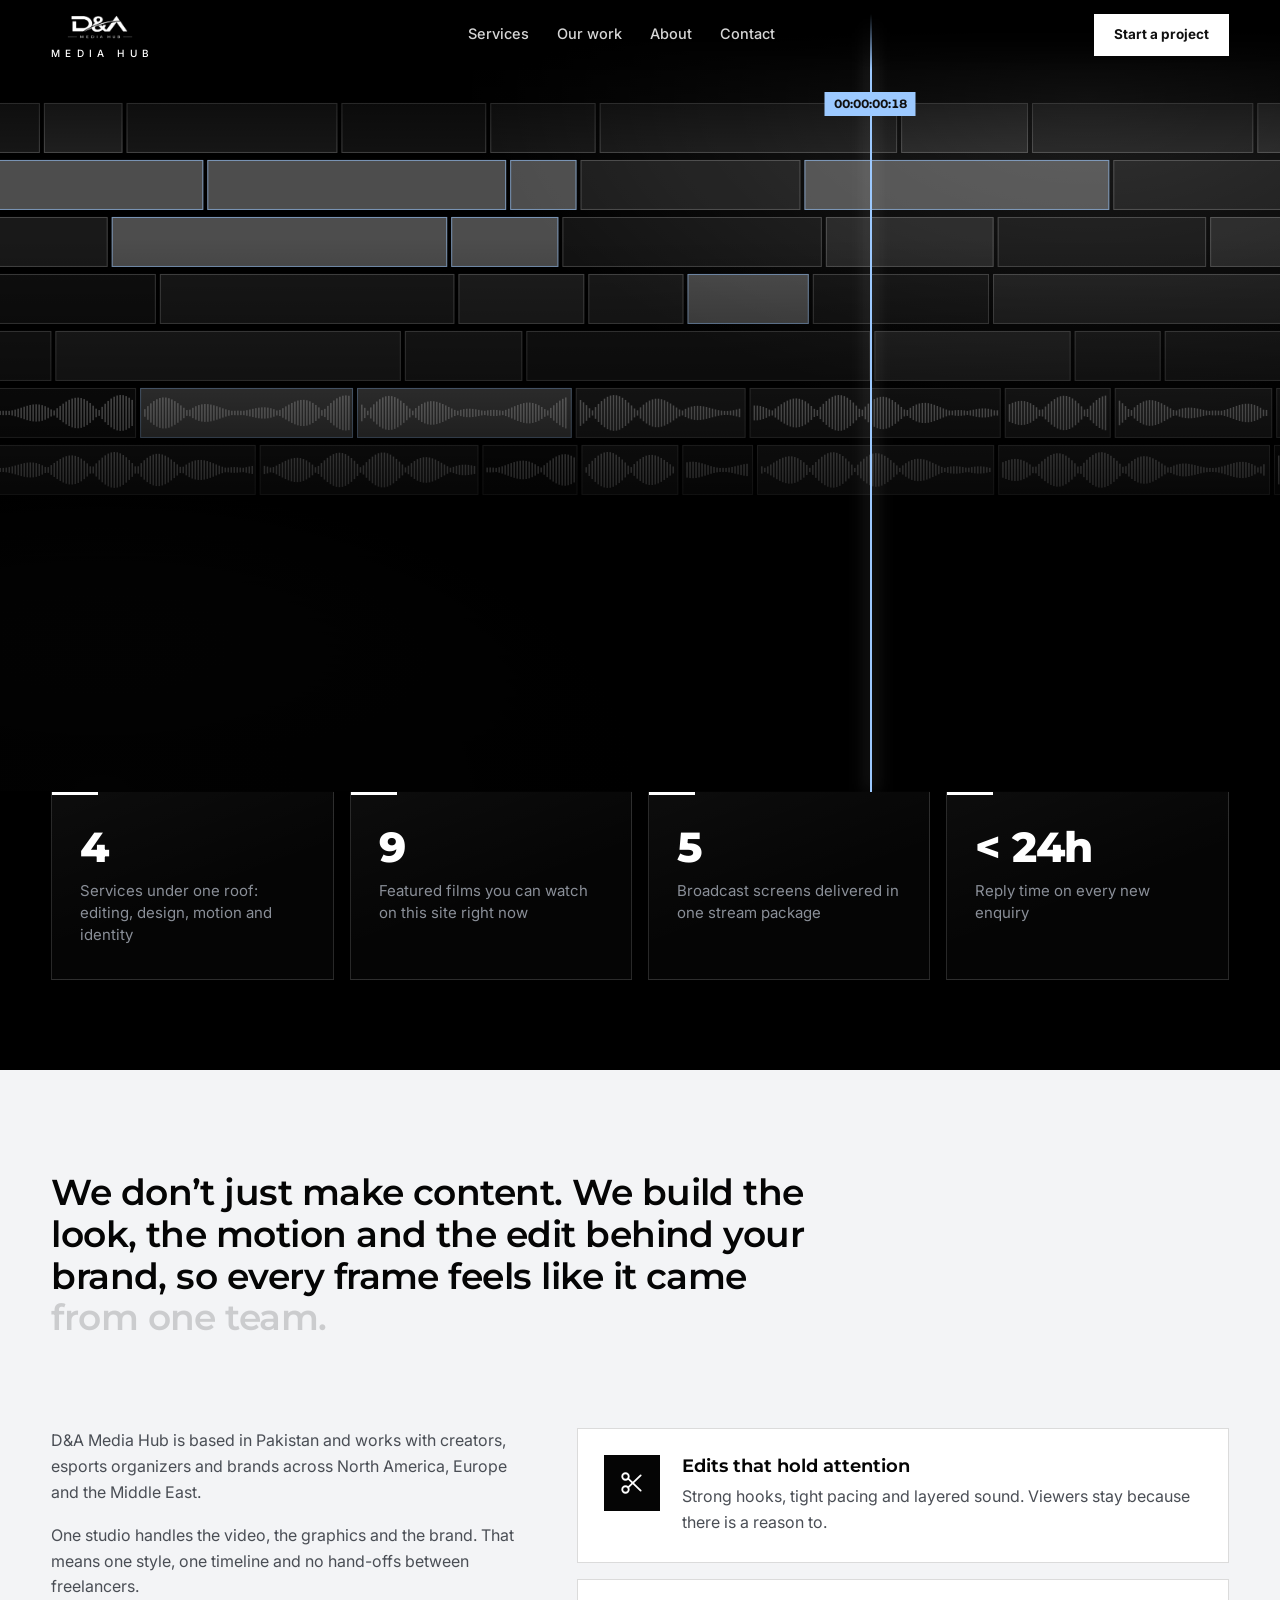
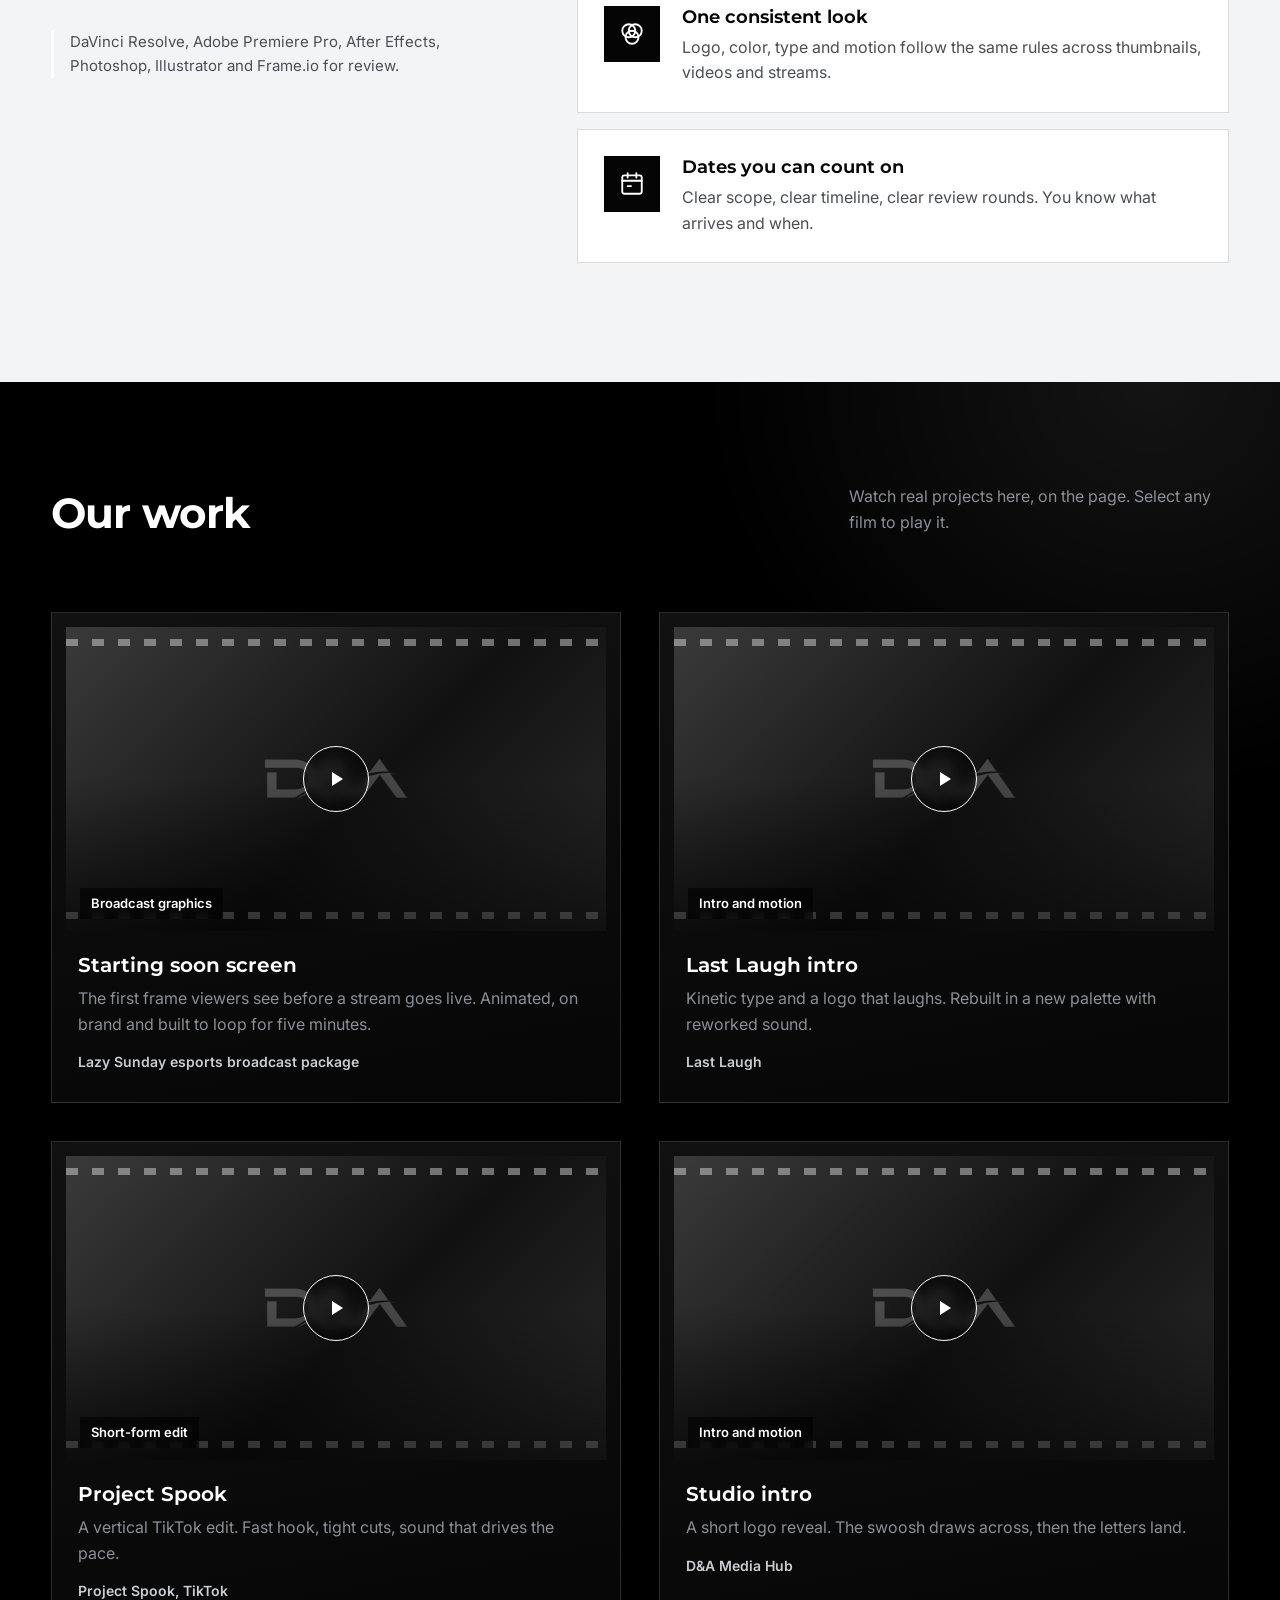
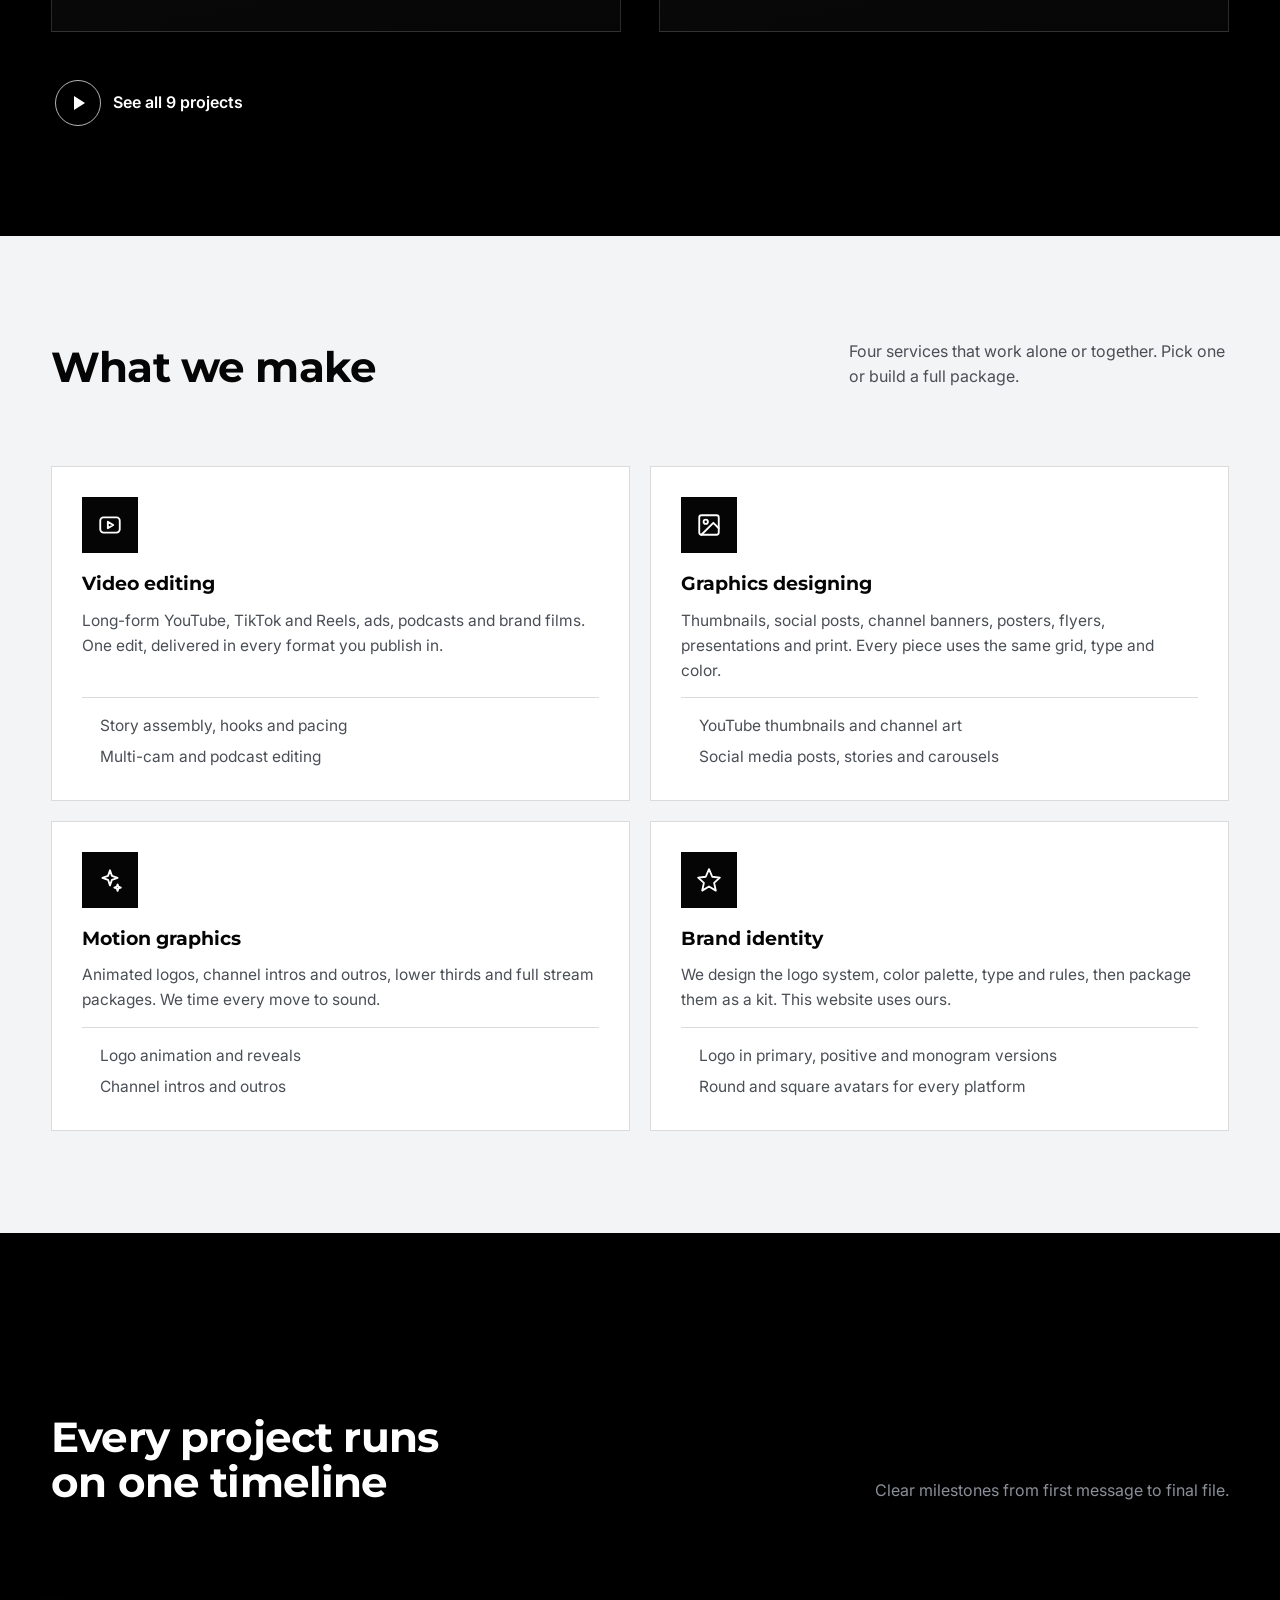
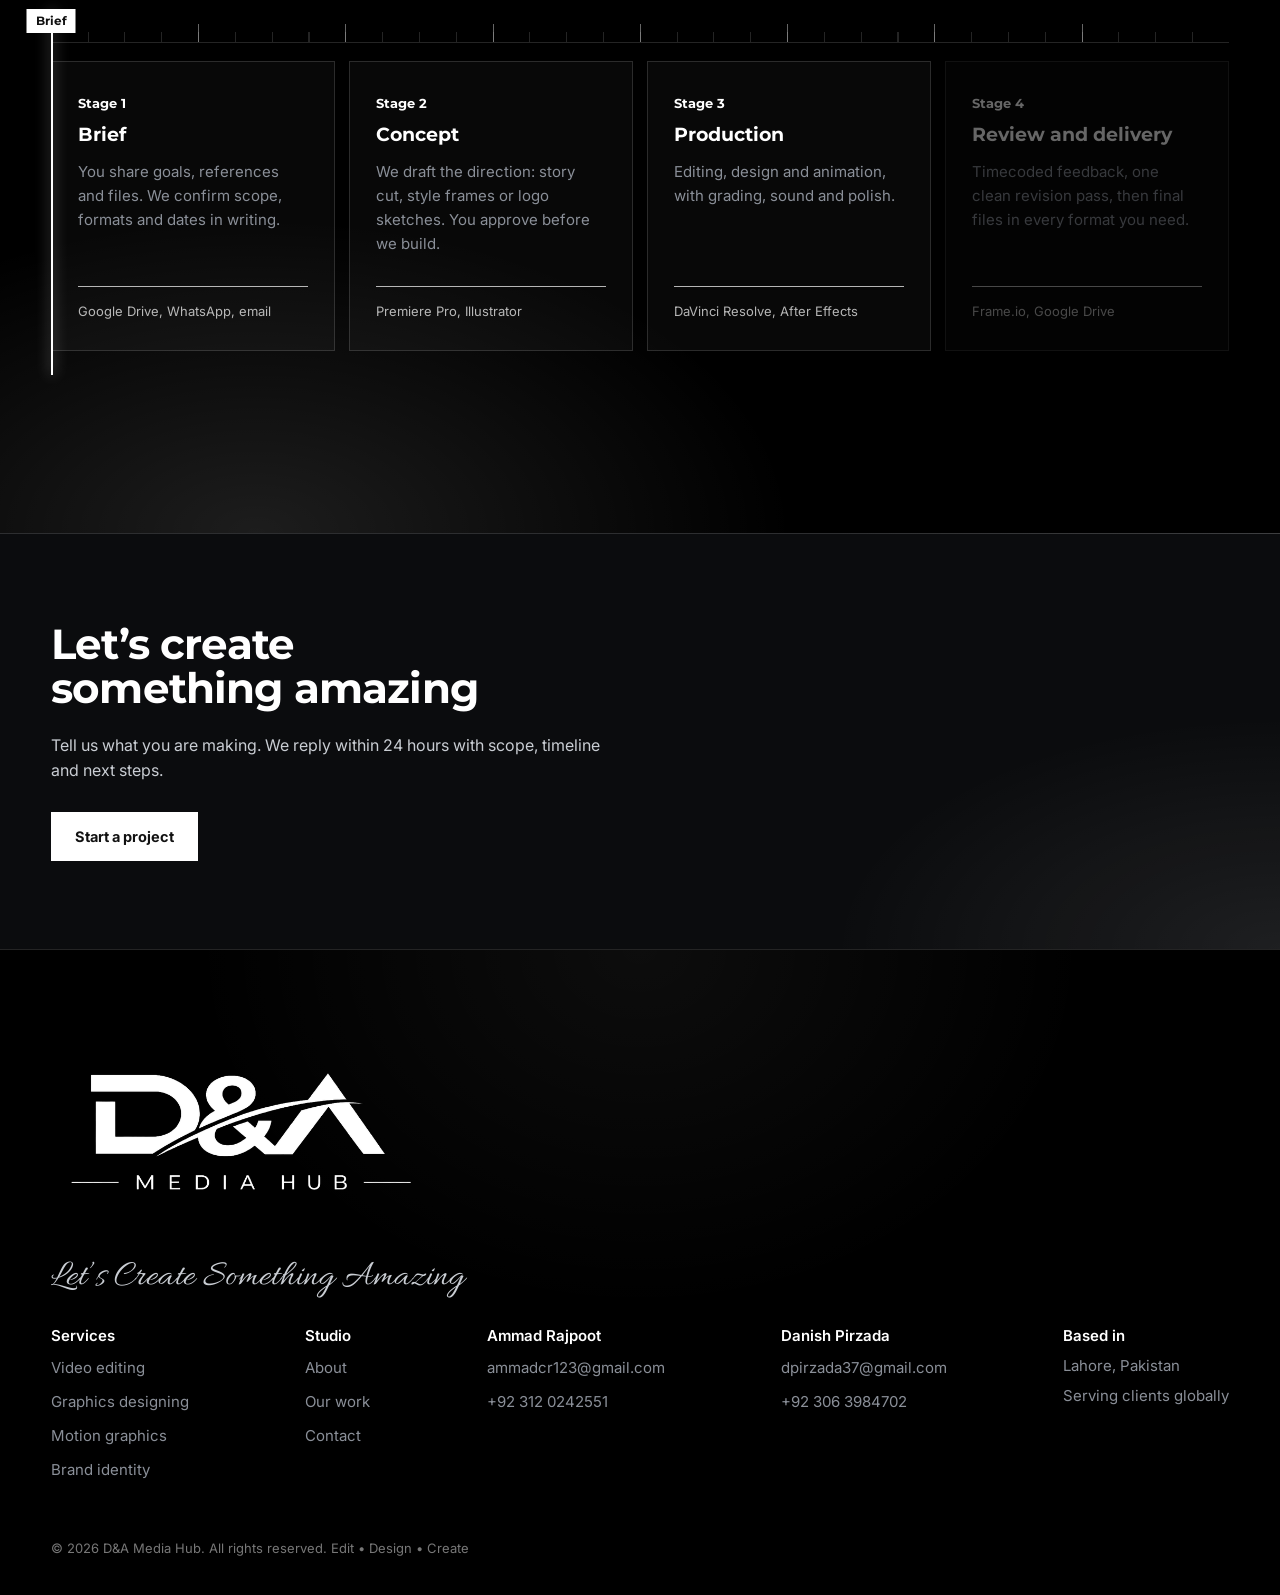
==== index.html @ 8269ec26 "Add files via upload" ====
<!DOCTYPE html>
<html lang="en"><head><meta charset="UTF-8"><meta name="viewport" content="width=device-width, initial-scale=1.0">
<title>D&amp;A Media Hub | Video Editing, Graphic Design, Motion Graphics &amp; Brand Identity</title><meta name="description" content="Creative studio in Pakistan for video editing, graphics designing, motion graphics and brand identity. Edit, Design, Create. Watch our work and start a project."><link rel="canonical" href="https://dnamediahub.com/"><meta name="robots" content="index, follow, max-image-preview:large"><meta name="theme-color" content="#050505">
<meta property="og:site_name" content="D&A Media Hub"><meta property="og:type" content="website"><meta property="og:title" content="D&amp;A Media Hub | Video Editing, Graphic Design, Motion Graphics &amp; Brand Identity"><meta property="og:description" content="Creative studio in Pakistan for video editing, graphics designing, motion graphics and brand identity. Edit, Design, Create. Watch our work and start a project."><meta property="og:url" content="https://dnamediahub.com/"><meta property="og:image" content="https://dnamediahub.com/og-image.jpg"><meta property="og:image:width" content="1200"><meta property="og:image:height" content="630">
<meta name="twitter:card" content="summary_large_image"><meta name="twitter:title" content="D&amp;A Media Hub | Video Editing, Graphic Design, Motion Graphics &amp; Brand Identity"><meta name="twitter:description" content="Creative studio in Pakistan for video editing, graphics designing, motion graphics and brand identity. Edit, Design, Create. Watch our work and start a project."><meta name="twitter:image" content="https://dnamediahub.com/og-image.jpg">
<link rel="icon" href="favicon.ico" sizes="any"><link rel="icon" type="image/png" sizes="32x32" href="favicon-32.png"><link rel="icon" type="image/png" sizes="16x16" href="favicon-16.png"><link rel="apple-touch-icon" href="apple-touch-icon.png"><link rel="manifest" href="site.webmanifest">
<link rel="preconnect" href="https://fonts.googleapis.com"><link rel="preconnect" href="https://fonts.gstatic.com" crossorigin>
<link href="https://fonts.googleapis.com/css2?family=Allura&family=Inter:wght@300..700&family=Montserrat:wght@300;500;700;800&display=swap" rel="stylesheet">
<link rel="stylesheet" href="style.css">
<script type="application/ld+json">{"@context": "https://schema.org", "@type": "ProfessionalService", "name": "D&A Media Hub", "url": "https://dnamediahub.com/", "logo": "https://dnamediahub.com/icon-512.png", "image": "https://dnamediahub.com/og-image.jpg", "email": "ammadcr123@gmail.com", "telephone": "+923120242551", "contactPoint": [{"@type": "ContactPoint", "name": "Ammad Rajpoot", "email": "ammadcr123@gmail.com", "telephone": "+923120242551", "contactType": "customer service"}, {"@type": "ContactPoint", "name": "Danish Pirzada", "email": "dpirzada37@gmail.com", "telephone": "+923063984702", "contactType": "customer service"}], "slogan": "Edit • Design • Create", "description": "Video editing, graphics designing, motion graphics and brand identity studio in Lahore, Pakistan.", "address": {"@type": "PostalAddress", "addressLocality": "Lahore", "addressCountry": "PK"}, "areaServed": "Worldwide", "knowsAbout": ["Video editing", "Graphic design", "Motion graphics", "Brand identity"]}</script>
<script>try{if(!sessionStorage.getItem("da")){sessionStorage.setItem("da","1");document.documentElement.classList.add("intro-on")}}catch(e){}</script>
<script>(function(w,d,s,l,i){w[l]=w[l]||[];w[l].push({'gtm.start':new Date().getTime(),event:'gtm.js'});var f=d.getElementsByTagName(s)[0],j=d.createElement(s),dl=l!='dataLayer'?'&l='+l:'';j.async=true;j.src='https://www.googletagmanager.com/gtm.js?id='+i+dl;f.parentNode.insertBefore(j,f);})(window,document,'script','dataLayer','GTM-TSPTPM2H');</script>
</head><body>
<noscript><iframe src="https://www.googletagmanager.com/ns.html?id=GTM-TSPTPM2H" height="0" width="0" style="display:none;visibility:hidden"></iframe></noscript><div id="intro" aria-hidden="true"><i class="pn pt"></i><i class="pn pb"></i><div class="ct"><div class="lg"><img src="logo-white.png" alt="" width="560" height="232"></div><div class="wd"><span>Edit</span><span>Design</span><span>Create</span></div></div><div class="lb">D&amp;A Media Hub<br>Loading</div><div class="pc"><b id="pct">0</b><small>%</small></div><div class="rl"></div><div class="ld"><i id="pbar"></i></div></div>
<a class="skip" href="#main">Skip to content</a>
<header class="nav" id="nav"><a class="brand" href="index.html" aria-label="D&A Media Hub home"><img src="logo-white.png" alt="D&amp;A" width="72" height="30"><span>MEDIA HUB</span></a>
<nav id="menu" aria-label="Main"><a href="services.html">Services</a><a href="portfolio.html">Our work</a><a href="about.html">About</a><a href="contact.html">Contact</a></nav><a class="btn" href="contact.html">Start a project</a>
<button class="burger" id="burger" aria-expanded="false" aria-controls="menu" aria-label="Open menu"><svg width="20" height="12" viewBox="0 0 20 12"><path d="M0 1h20M0 11h20" stroke="#fff" stroke-width="1.5"/></svg></button></header><main id="main"><section class="hero" id="home"><canvas id="tl" aria-hidden="true"></canvas><div class="playhead" aria-hidden="true"><span id="tc">00:00:00:00</span></div>
<div class="hero-in"><h1 class="d" id="h1">Edit. Design. Create. Turning ideas into impact.</h1>
<div class="hero-row"><div><p>D&amp;A Media Hub is a creative studio for video editing, graphics designing, motion graphics and brand identity. We work with creators, brands and agencies worldwide.</p>
<div class="cta"><a class="btn" href="contact.html">Start a project</a><button class="link" data-play="1oxRt_CMB5H1sH7yNsCnhAhk29WEIBKZB" data-title="Last Laugh intro"><span class="tri"></span>Watch our work</button></div></div>
<div class="hero-meta"><i></i><b>Taking new projects this month</b><br>Based in Lahore, Pakistan<br>Aligned to EST, GMT and PST</div></div></div></section>
<section class="stats" aria-label="Studio numbers"><div class="stat"><div class="d"><span data-n="4">4</span></div><p>Services under one roof: editing, design, motion and identity</p></div>
<div class="stat"><div class="d"><span data-n="9">9</span></div><p>Featured films you can watch on this site right now</p></div>
<div class="stat"><div class="d"><span data-n="5">5</span></div><p>Broadcast screens delivered in one stream package</p></div>
<div class="stat"><div class="d">&lt;&nbsp;24h</div><p>Reply time on every new enquiry</p></div></section><div class="stats-pad"></div>
<section class="sec paper" id="about"><div class="wrap"><p class="statement" id="statement">We don&rsquo;t just make content. We build the look, the motion and the edit behind your brand, so every frame feels like it came from one team.</p>
<div class="about-grid"><div><p>D&amp;A Media Hub is based in Pakistan and works with creators, esports organizers and brands across North America, Europe and the Middle East.</p>
<p style="margin-top:18px">One studio handles the video, the graphics and the brand. That means one style, one timeline and no hand-offs between freelancers.</p>
<p class="tools">DaVinci Resolve, Adobe Premiere Pro, After Effects, Photoshop, Illustrator and Frame.io for review.</p></div>
<div><div class="pillar"><span class="ic"><svg viewBox="0 0 24 24"><circle cx="6" cy="6" r="3"/><circle cx="6" cy="18" r="3"/><path d="M8.5 8L20 19M8.5 16L20 5"/></svg></span><div><h3>Edits that hold attention</h3><p>Strong hooks, tight pacing and layered sound. Viewers stay because there is a reason to.</p></div></div>
<div class="pillar"><span class="ic"><svg viewBox="0 0 24 24"><circle cx="9" cy="9" r="6"/><circle cx="15" cy="9" r="6"/><circle cx="12" cy="15" r="6"/></svg></span><div><h3>One consistent look</h3><p>Logo, color, type and motion follow the same rules across thumbnails, videos and streams.</p></div></div>
<div class="pillar"><span class="ic"><svg viewBox="0 0 24 24"><rect x="3" y="4" width="18" height="17" rx="2"/><path d="M3 9h18M8 2v4M16 2v4M8 14h3"/></svg></span><div><h3>Dates you can count on</h3><p>Clear scope, clear timeline, clear review rounds. You know what arrives and when.</p></div></div></div></div></div></section>
<section class="sec" id="work"><div class="wrap"><div class="head"><h2>Our work</h2><p>Watch real projects here, on the page. Select any film to play it.</p></div>
<div class="work"><article data-cat="broadcast"><button class="poster" data-play="1TFmTLWxUOHGOQrfNZS0wshb5feKPP13f" data-title="Starting soon screen - Lazy Sunday esports broadcast package" aria-label="Play: Starting soon screen"><span class="wm"></span><span class="tri"></span><span class="tag">Broadcast graphics</span></button>
<div class="txt"><h3>Starting soon screen</h3><p>The first frame viewers see before a stream goes live. Animated, on brand and built to loop for five minutes.</p><div class="by">Lazy Sunday esports broadcast package</div></div></article><article data-cat="motion"><button class="poster" data-play="1oxRt_CMB5H1sH7yNsCnhAhk29WEIBKZB" data-title="Last Laugh intro - Last Laugh" aria-label="Play: Last Laugh intro"><span class="wm"></span><span class="tri"></span><span class="tag">Intro and motion</span></button>
<div class="txt"><h3>Last Laugh intro</h3><p>Kinetic type and a logo that laughs. Rebuilt in a new palette with reworked sound.</p><div class="by">Last Laugh</div></div></article><article data-cat="short"><button class="poster" data-play="1F1Kfl7Q25lbGTfqpK4tsyH8kmpS0Q84y" data-title="Project Spook - Project Spook, TikTok" aria-label="Play: Project Spook"><span class="wm"></span><span class="tri"></span><span class="tag">Short-form edit</span></button>
<div class="txt"><h3>Project Spook</h3><p>A vertical TikTok edit. Fast hook, tight cuts, sound that drives the pace.</p><div class="by">Project Spook, TikTok</div></div></article><article data-cat="motion"><button class="poster" data-play="1e8Hm8g0fgpEnLf3afqOkbN3kimMV9M1f" data-title="Studio intro - D&amp;A Media Hub" aria-label="Play: Studio intro"><span class="wm"></span><span class="tri"></span><span class="tag">Intro and motion</span></button>
<div class="txt"><h3>Studio intro</h3><p>A short logo reveal. The swoosh draws across, then the letters land.</p><div class="by">D&A Media Hub</div></div></article></div><p style="margin-top:40px"><a class="link" href="portfolio.html"><span class="tri"></span>See all 9 projects</a></p></div></section>
<section class="sec paper" id="services"><div class="wrap"><div class="head"><h2>What we make</h2><p class="mute" style="max-width:380px;font-size:16px">Four services that work alone or together. Pick one or build a full package.</p></div><div class="rows" style="grid-template-columns:repeat(2,1fr)"><a class="row" href="video-editing.html"><span class="ic"><svg viewBox="0 0 24 24"><rect x="3" y="5" width="18" height="14" rx="3"/><path d="M10 9l5 3-5 3z"/></svg></span><h3>Video editing</h3><p>Long-form YouTube, TikTok and Reels, ads, podcasts and brand films. One edit, delivered in every format you publish in.</p><ul><li>Story assembly, hooks and pacing</li><li>Multi-cam and podcast editing</li></ul></a><a class="row" href="graphic-design.html"><span class="ic"><svg viewBox="0 0 24 24"><rect x="3" y="3" width="18" height="18" rx="2"/><circle cx="9" cy="9" r="2"/><path d="M21 15l-5-5L5 21"/></svg></span><h3>Graphics designing</h3><p>Thumbnails, social posts, channel banners, posters, flyers, presentations and print. Every piece uses the same grid, type and color.</p><ul><li>YouTube thumbnails and channel art</li><li>Social media posts, stories and carousels</li></ul></a><a class="row" href="motion-graphics.html"><span class="ic"><svg viewBox="0 0 24 24"><path d="M12 3l1.8 5.2L19 10l-5.2 1.8L12 17l-1.8-5.2L5 10l5.2-1.8zM19 16l.8 2.2L22 19l-2.2.8L19 22l-.8-2.2L16 19l2.2-.8z"/></svg></span><h3>Motion graphics</h3><p>Animated logos, channel intros and outros, lower thirds and full stream packages. We time every move to sound.</p><ul><li>Logo animation and reveals</li><li>Channel intros and outros</li></ul></a><a class="row" href="brand-identity.html"><span class="ic"><svg viewBox="0 0 24 24"><path d="M12 2l3 7 7 .8-5.3 4.8 1.6 7.2L12 18l-6.3 3.8 1.6-7.2L2 9.8 9 9z"/></svg></span><h3>Brand identity</h3><p>We design the logo system, color palette, type and rules, then package them as a kit. This website uses ours.</p><ul><li>Logo in primary, positive and monogram versions</li><li>Round and square avatars for every platform</li></ul></a></div></div></section>
<section class="sec js-sec" id="pipeline"><div class="wrap" style="width:100%"><div class="head" style="margin-bottom:0"><h2>Every project runs<br>on one timeline</h2><p>Clear milestones from first message to final file.</p></div></div>
<div class="wrap" style="width:100%;position:relative;margin-top:50px"><div class="ruler" aria-hidden="true"></div><div class="lane" id="lane"><div class="pl-head" id="plh" aria-hidden="true"><span id="pls">Brief</span></div>
<div class="stage" data-title="Brief"><div><span class="n">Stage 1</span><h3>Brief</h3><p>You share goals, references and files. We confirm scope, formats and dates in writing.</p></div><small>Google Drive, WhatsApp, email</small></div>
<div class="stage" data-title="Concept"><div><span class="n">Stage 2</span><h3>Concept</h3><p>We draft the direction: story cut, style frames or logo sketches. You approve before we build.</p></div><small>Premiere Pro, Illustrator</small></div>
<div class="stage" data-title="Production"><div><span class="n">Stage 3</span><h3>Production</h3><p>Editing, design and animation, with grading, sound and polish.</p></div><small>DaVinci Resolve, After Effects</small></div>
<div class="stage" data-title="Review and delivery"><div><span class="n">Stage 4</span><h3>Review and delivery</h3><p>Timecoded feedback, one clean revision pass, then final files in every format you need.</p></div><small>Frame.io, Google Drive</small></div></div></div></section>
<section class="cta-band"><div class="wrap"><h2>Let&rsquo;s create something amazing</h2><p>Tell us what you are making. We reply within 24 hours with scope, timeline and next steps.</p><a class="btn" href="contact.html">Start a project</a></div></section></main><footer><img class="big" src="logo-white.png" alt="D&A Media Hub" width="640" height="265" loading="lazy">
<p class="script">Let&rsquo;s Create Something Amazing</p><br>
<div class="fgrid"><div><b>Services</b><a href="video-editing.html">Video editing</a><a href="graphic-design.html">Graphics designing</a><a href="motion-graphics.html">Motion graphics</a><a href="brand-identity.html">Brand identity</a></div>
<div><b>Studio</b><a href="about.html">About</a><a href="portfolio.html">Our work</a><a href="contact.html">Contact</a></div>
<div><b>Ammad Rajpoot</b><a href="mailto:ammadcr123@gmail.com">ammadcr123@gmail.com</a><a href="https://wa.me/923120242551" target="_blank" rel="noopener noreferrer">+92 312 0242551</a></div><div><b>Danish Pirzada</b><a href="mailto:dpirzada37@gmail.com">dpirzada37@gmail.com</a><a href="https://wa.me/923063984702" target="_blank" rel="noopener noreferrer">+92 306 3984702</a></div>
<div><b>Based in</b><span>Lahore, Pakistan</span><span>Serving clients globally</span></div></div>
<p class="legal">&copy; 2026 D&A Media Hub. All rights reserved. Edit &bull; Design &bull; Create</p></footer>
<div id="modal" role="dialog" aria-modal="true" aria-labelledby="mt"><div class="box"><header><span id="mt"></span><span><a id="mo" class="op" target="_blank" rel="noopener">Not playing? Open in Google Drive</a><button id="mx">Close</button></span></header><div class="slot" id="slot"></div></div></div>
<script src="main.js" defer></script></body></html>
---- style.css ----
:root{--black:#050505;--paper:#f3f4f6;--ink:#050505;--mute:#8A8F98;--mute-p:#4a4e55;--line:rgba(255,255,255,.14);--line-p:rgba(0,0,0,.14);--teal:#fff;--amber:#fff;--grad:#fff;--mark:url(monogram-white.png);--ice:#9CC9FF;--carbon:#0B0C0E;--graphite:#1C1E22;--steel:#8A8F98;--mist:#C9CDD3;--pad:clamp(20px,4vw,64px);--r:0px}
*{box-sizing:border-box;margin:0;padding:0}
html{scroll-padding-top:70px;color-scheme:dark}
html.lenis,html.lenis body{height:auto}
body{background:var(--black);color:#fff;font-family:Inter,system-ui,sans-serif;font-size:17px;line-height:1.6;-webkit-font-smoothing:antialiased;overflow-x:hidden}
a{color:inherit;text-decoration:none}
button{font:inherit;color:inherit;background:none;border:0;cursor:pointer}
img{display:block;max-width:100%}
:focus-visible{outline:2px solid var(--ice);outline-offset:3px}
.d{font-family:Montserrat,sans-serif;font-weight:800;letter-spacing:-.02em;line-height:1}
h2{font-family:Montserrat,sans-serif;font-weight:700;letter-spacing:-.02em;line-height:1.05;font-size:clamp(2rem,4.4vw,3.9rem)}
.sec{padding:clamp(80px,11vw,150px) var(--pad);position:relative}
.paper{background:var(--paper);color:var(--ink)}
.paper :focus-visible{outline-color:#000}.paper .mute{color:var(--mute-p)}
.mute{color:var(--mute)}
.wrap{max-width:1360px;margin:0 auto}
.btn{display:inline-flex;align-items:center;justify-content:center;gap:10px;padding:15px 28px;background:var(--amber);color:#111;font-weight:700;font-size:15px;border-radius:0;border:0;transition:transform .25s,box-shadow .25s,background .25s}
.btn:hover{background:#000;color:#fff}
.link{display:inline-flex;align-items:center;gap:12px;font-weight:600;padding:8px 4px}
.tri{width:46px;height:46px;border-radius:50%;border:1.5px solid rgba(255,255,255,.7);display:grid;place-items:center;flex:none;transition:background .25s,border-color .25s}
.tri:after{content:"";border-left:11px solid #fff;border-top:7px solid transparent;border-bottom:7px solid transparent;margin-left:3px;transition:border-color .25s}
.link:hover .tri{background:#fff}.link:hover .tri:after{border-left-color:#000}
.nav{position:fixed;top:0;left:0;right:0;z-index:100;display:flex;align-items:center;justify-content:space-between;padding:16px var(--pad);background:linear-gradient(#000 20%,rgba(0,0,0,0));transition:background .3s}
.nav.solid{background:rgba(0,0,0,.86);backdrop-filter:blur(14px);-webkit-backdrop-filter:blur(14px);box-shadow:0 1px 0 var(--line)}
.brand{display:flex;flex-direction:column;align-items:center;gap:6px;line-height:1}.brand img{height:30px;width:auto}.brand span{font:500 10px/1 Inter,sans-serif;letter-spacing:.52em;margin-right:-.52em;color:#fff;white-space:nowrap}
.nav nav{display:flex;gap:34px;font-size:15px;font-weight:500;color:#d6d6d6}
.nav nav a{padding:6px 0;border-bottom:2px solid transparent;transition:border-color .25s,color .25s}
.nav nav a:hover{color:#fff;border-color:var(--amber)}
.nav .btn{padding:11px 22px;font-size:14px}
.burger{display:none;width:44px;height:44px;border:1px solid var(--line);border-radius:0}
@media(max-width:900px){.nav nav,.nav .btn{display:none}.burger{display:block}
.nav.open{background:#000}.nav.open nav{display:flex;position:fixed;inset:70px 0 0;background:#000;flex-direction:column;gap:0;padding:20px var(--pad);font-size:28px;font-family:Montserrat,sans-serif;font-weight:700}
.nav.open nav a{padding:16px 0;border-bottom:1px solid var(--line)}}
.hero{position:relative;min-height:100svh;display:flex;flex-direction:column;justify-content:flex-end;padding:150px var(--pad) 48px;overflow:hidden;background:radial-gradient(70% 60% at 85% 12%,rgba(255,255,255,0.11),transparent 70%),radial-gradient(60% 55% at 8% 100%,rgba(255,255,255,0.16),transparent 70%),#000}
#tl{position:absolute;inset:0;width:100%;height:100%}
.hero:before{content:"";position:absolute;inset:0;z-index:1;background:linear-gradient(to top,rgba(0,0,0,.96) 6%,rgba(0,0,0,.8) 36%,rgba(0,0,0,0) 70%),linear-gradient(to bottom,#000 2%,rgba(0,0,0,0) 20%);pointer-events:none}
.playhead{position:absolute;top:0;bottom:0;left:68%;width:1.5px;background:var(--ice);z-index:2;box-shadow:0 0 18px rgba(255,255,255,0.56)}
.playhead span{color:#000;position:absolute;top:92px;left:0;transform:translateX(-50%);background:var(--ice);color:#111;font:700 12px/1 Montserrat,sans-serif;font-variant-numeric:tabular-nums;padding:6px 9px;border-radius:0;white-space:nowrap}
.hero-in{position:relative;z-index:3;max-width:1360px;width:100%;margin:0 auto}
.hero h1{font-size:clamp(2.3rem,6.2vw,6rem);max-width:17ch;margin-bottom:34px;line-height:1.02}
.hero h1 .w{display:inline-block;overflow:hidden;vertical-align:top;padding-bottom:.1em;margin-bottom:-.1em}
.hero h1 .w>span{display:inline-block;transform:translateY(110%)}
.hero-row{display:flex;flex-wrap:wrap;gap:30px 60px;justify-content:space-between;align-items:flex-end}
.hero-row p{max-width:540px;color:#cfcfcf;font-weight:300;font-size:1.12rem}
.cta{display:flex;flex-wrap:wrap;gap:12px 24px;align-items:center;margin-top:28px}
.hero-meta{font-size:14px;color:var(--mute);line-height:1.8;padding:18px 22px;border:1px solid var(--line);border-radius:0;background:rgba(255,255,255,.04);backdrop-filter:blur(8px)}
.hero-meta b{color:#fff;font-weight:600;display:block}
.hero-meta i{display:inline-block;width:8px;height:8px;border-radius:50%;background:#fff;margin-right:8px;box-shadow:0 0 10px #fff;animation:blink 1.6s steps(2) infinite}
@keyframes blink{50%{opacity:.25}}
@media(max-width:700px){.playhead span{color:#000;top:84px}.hero{padding-top:120px}}
.stats{display:grid;grid-template-columns:repeat(4,1fr);gap:16px;padding:0 var(--pad);margin-top:-1px;background:#000;position:relative}
.stat{padding:34px 28px;border:1px solid var(--line);border-radius:0;background:linear-gradient(160deg,rgba(255,255,255,0.05),rgba(255,255,255,.02) 55%);position:relative;overflow:hidden}
.stat:before{content:"";position:absolute;left:0;top:0;height:3px;width:46px;background:var(--grad)}
.stat .d{font-size:clamp(2.2rem,4.4vw,3.8rem);margin-bottom:12px}
.stat p{color:var(--mute);font-size:15px;line-height:1.45}
.stats-pad{height:clamp(50px,7vw,90px);background:#000}
@media(max-width:800px){.stats{grid-template-columns:1fr 1fr}}
.statement{font-family:Montserrat,sans-serif;font-weight:600;letter-spacing:-.015em;line-height:1.16;font-size:clamp(1.7rem,3.7vw,3.3rem);max-width:22em}
.statement span{opacity:.16}
.about-grid{display:grid;grid-template-columns:5fr 7fr;gap:60px;margin-top:clamp(50px,7vw,100px);align-items:start}
.about-grid>div:first-child p{max-width:34em;color:var(--mute-p)}
.pillar{display:grid;grid-template-columns:56px 1fr;gap:22px;padding:26px;background:#fff;border-radius:0;border:1px solid var(--line-p);margin-bottom:16px;transition:transform .35s,box-shadow .35s}
.pillar:hover{transform:translateY(-4px);border-color:#000}
.ic{width:56px;height:56px;border-radius:0;background:#050505;display:grid;place-items:center}
.ic svg{width:26px;height:26px;stroke:var(--amber);fill:none;stroke-width:1.7;stroke-linecap:round;stroke-linejoin:round}
.pillar h3{font-family:Montserrat,sans-serif;font-size:1.25rem;line-height:1.2;font-weight:650;margin-bottom:8px}
.pillar p{color:var(--mute-p);font-size:16px}
.tools{margin-top:30px;font-size:15px;color:var(--mute-p);padding-left:16px;border-left:3px solid var(--amber)}
@media(max-width:900px){.about-grid{grid-template-columns:1fr;gap:34px}}
#work{background:radial-gradient(50% 40% at 90% 0,rgba(255,255,255,0.08),transparent 70%),#000}
.head{display:flex;flex-wrap:wrap;justify-content:space-between;align-items:flex-end;gap:24px;margin-bottom:clamp(40px,6vw,80px)}
.head p{max-width:380px;color:var(--mute);font-size:16px}
.work{display:grid;grid-template-columns:1fr 1fr;gap:clamp(24px,3vw,44px)}
.work article{background:linear-gradient(170deg,#111,#060606);border:1px solid var(--line);border-radius:0;padding:14px 14px 28px;transition:transform .4s,border-color .4s}
.work article:hover{transform:translateY(-6px);border-color:rgba(255,255,255,0.4)}
.poster{position:relative;aspect-ratio:16/9;overflow:hidden;background:linear-gradient(135deg,#3a3a3a,#111 55%,#2a2a2a);width:100%;display:block;border-radius:0}
.poster img{z-index:0;position:absolute;inset:-5%;width:110%;height:110%;max-width:none;object-fit:cover;transition:transform .8s,filter .5s;filter:brightness(.85)}
.poster:hover img{transform:scale(1.04);filter:brightness(1)}
.poster:before{content:"";position:absolute;inset:0;z-index:1;pointer-events:none;background:repeating-linear-gradient(90deg,rgba(255,255,255,.4) 0 12px,transparent 12px 26px) 0 12px/100% 7px no-repeat,repeating-linear-gradient(90deg,rgba(255,255,255,.4) 0 12px,transparent 12px 26px) 0 calc(100% - 12px)/100% 7px no-repeat}.poster .wm{position:absolute;inset:0;background:var(--mark) center/46% no-repeat;opacity:.22}.poster img~.wm{display:none}.poster:after{z-index:1;content:"";position:absolute;inset:0;background:linear-gradient(to top,rgba(0,0,0,.6),transparent 50%)}
.poster .tri{position:absolute;z-index:2;left:50%;top:50%;margin:-33px 0 0 -33px;width:66px;height:66px;background:rgba(0,0,0,.45);backdrop-filter:blur(6px);border-color:#fff}
.poster:hover .tri{background:var(--amber);border-color:var(--amber)}.poster:hover .tri:after{border-left-color:#111}
.tag{position:absolute;z-index:2;left:14px;bottom:12px;font-size:13px;font-weight:600;background:rgba(0,0,0,.6);padding:5px 11px;border-radius:0;backdrop-filter:blur(6px)}
.work .txt{padding:22px 12px 0}
.work h3{font-family:Montserrat,sans-serif;font-weight:650;font-size:clamp(1.25rem,2vw,1.7rem);line-height:1.15;margin-bottom:10px}
.work p{color:var(--mute);font-size:16px}
.work .by{margin-top:14px;font-size:14px;color:var(--amber);font-weight:600}
@media(max-width:800px){.work{grid-template-columns:1fr}}
.rows{display:grid;grid-template-columns:repeat(3,1fr);gap:20px}
.row{background:#fff;border-radius:0;padding:30px;border:1px solid var(--line-p);display:flex;flex-direction:column;gap:14px;transition:transform .35s,background .35s,color .35s}
.row:hover{transform:translateY(-6px);background:#050505;color:#fff}
.row:hover p,.row:hover li{color:#bdbdbd}
.row .ic{margin-bottom:6px;transition:background .35s}.row:hover .ic{background:var(--amber)}.row:hover .ic svg{stroke:#111}
.row h3{font-family:Montserrat,sans-serif;font-weight:700;font-size:1.4rem;line-height:1.12}
.row p,.row li{color:var(--mute-p);font-size:15.5px;transition:color .35s}
.row ul{list-style:none;margin-top:auto;padding-top:16px;border-top:1px solid var(--line-p);font-size:14.5px}
.row:hover ul{border-color:var(--line)}
.row li{padding-left:18px;position:relative}.row li+li{margin-top:6px}
.row li:before{content:"";position:absolute;left:0;top:.6em;width:8px;height:2px;background:var(--amber)}
@media(max-width:1000px){.rows{grid-template-columns:1fr 1fr}}@media(max-width:640px){.rows{grid-template-columns:1fr}}
#pipeline{min-height:100vh;display:flex;flex-direction:column;justify-content:center;gap:clamp(40px,7vh,90px);background:radial-gradient(60% 50% at 20% 100%,rgba(255,255,255,0.112),transparent 70%),#000}
.ruler{height:26px;border-bottom:1px solid var(--line);background:repeating-linear-gradient(to right,var(--line) 0 1px,transparent 1px 3.125%) bottom/100% 10px no-repeat,repeating-linear-gradient(to right,rgba(255,255,255,.4) 0 1px,transparent 1px 12.5%) bottom/100% 18px no-repeat}
.lane{position:relative;display:grid;grid-template-columns:repeat(4,1fr);gap:14px;padding-top:18px}
.stage{padding:28px 26px;border:1px solid var(--line);border-radius:0;min-height:290px;display:flex;flex-direction:column;justify-content:space-between;background:rgba(255,255,255,.03);transition:background .4s,color .4s,border-color .4s,opacity .4s}
.stage h3{font-family:Montserrat,sans-serif;font-size:1.4rem;line-height:1.15;font-weight:700;margin:8px 0 14px}
.stage p{font-size:15px;color:var(--mute);transition:color .4s}
.stage small{display:block;margin-top:22px;padding-top:14px;border-top:1px solid currentColor;font-size:13px;opacity:.7}
.stage .n{font:700 13px Montserrat,sans-serif;color:var(--amber)}
.js-pin .stage{opacity:.4}
.js-pin .stage.on{opacity:1;background:#fff;border-color:#fff;color:#000}
.js-pin .stage.on p{color:#333}.js-pin .stage.on .n{color:#000}
.pl-head{position:absolute;top:-34px;bottom:-24px;left:0;width:1.5px;background:var(--amber);display:none;box-shadow:0 0 14px rgba(255,255,255,0.64);z-index:2}
.pl-head span{position:absolute;top:0;left:0;transform:translateX(-50%);background:var(--amber);color:#111;font:700 12px/1 Montserrat,sans-serif;padding:6px 9px;border-radius:0;white-space:nowrap}
.js-pin .pl-head{display:block}
@media(max-width:900px){.lane{grid-template-columns:1fr}.stage{min-height:0}.ruler{display:none}}
.quotes{display:grid;grid-template-columns:1fr 1fr;gap:22px}
.q{background:#fff;border-radius:0;padding:34px;border:1px solid var(--line-p);position:relative}
.q:before{content:"“";position:absolute;top:6px;right:24px;font:800 6rem/1 Montserrat,sans-serif;color:var(--amber);opacity:.35}
.q blockquote{font-family:Montserrat,sans-serif;font-weight:650;font-size:clamp(1.3rem,2vw,1.8rem);line-height:1.2;letter-spacing:-.01em;max-width:85%}
.q p{margin-top:16px;color:var(--mute-p);font-size:16px}
.q cite{display:block;margin-top:22px;padding-top:16px;border-top:1px solid var(--line-p);font-style:normal;font-size:14px;font-weight:700}
@media(max-width:800px){.quotes{grid-template-columns:1fr}}
#contact{background:radial-gradient(55% 50% at 100% 0,rgba(255,255,255,0.09),transparent 70%),radial-gradient(50% 50% at 0 100%,rgba(255,255,255,0.112),transparent 70%),#000}
.contact{display:grid;grid-template-columns:5fr 7fr;gap:clamp(36px,6vw,100px);align-items:start}
.contact h2{margin-bottom:22px}
.contact>div:first-child>p{color:var(--mute);max-width:30em;margin-bottom:30px}
.chan{display:block;padding:18px 22px;border:1px solid var(--line);border-radius:0;background:rgba(255,255,255,.04);margin-bottom:12px;transition:border-color .25s,background .25s}
.chan:hover{border-color:var(--amber);background:rgba(255,255,255,0.064)}
.chan small{display:block;color:var(--mute);font-size:13px}
.chan span{font-size:1.1rem;font-weight:600}
.fine{margin-top:20px;font-size:14px;color:var(--mute)}
.panel{background:rgba(255,255,255,.05);border:1px solid var(--line);border-radius:0;padding:clamp(24px,3.5vw,44px);backdrop-filter:blur(10px)}
form label{display:block;font-size:14px;font-weight:600;margin-bottom:8px;color:#e8e8e8}
form .f{margin-bottom:22px}
form input,form textarea{width:100%;background:rgba(0,0,0,.45);border:1px solid #3a3a3a;border-radius:0;color:#fff;font:inherit;padding:14px 16px;transition:border-color .2s,box-shadow .2s}
form input:focus,form textarea:focus{outline:0;border-color:var(--amber);box-shadow:0 0 0 3px rgba(255,255,255,0.16)}
form textarea{resize:vertical;min-height:120px}
form button{width:100%;cursor:pointer}
#ok{display:none}.hide{display:none!important}
@media(max-width:900px){.contact{grid-template-columns:1fr}}
footer{padding:clamp(60px,8vw,110px) var(--pad) 36px;border-top:1px solid var(--line);background:radial-gradient(50% 80% at 50% 0,rgba(255,255,255,0.05),transparent 70%),#000}
footer .big{width:min(640px,100%);margin-bottom:clamp(40px,6vw,80px)}
.fgrid{display:flex;flex-wrap:wrap;gap:30px 70px;justify-content:space-between;font-size:15px;color:var(--mute)}
.fgrid a:hover{color:var(--amber)}
.fgrid div{display:flex;flex-direction:column;gap:6px}
.fgrid b{color:#fff;font-weight:600}
.legal{margin-top:54px;font-size:13px;color:#777}
#modal{position:fixed;inset:0;z-index:300;background:rgba(0,0,0,.94);display:none;align-items:center;justify-content:center;padding:20px}
#modal.open{display:flex}
#modal .box{width:min(1100px,100%);opacity:0;transform:scale(.97);transition:opacity .3s,transform .3s}
#modal.show .box{opacity:1;transform:none}
#modal .slot{aspect-ratio:16/9;background:#000;border-radius:0;overflow:hidden}
#modal iframe{width:100%;height:100%;border:0}
#modal header{display:flex;justify-content:space-between;align-items:center;padding-bottom:12px;font-size:15px}
.op{margin-right:16px;font-size:14px;color:#bbb;text-decoration:underline;text-underline-offset:4px}.op:hover{color:#fff}#modal button{border:1px solid var(--line);padding:8px 16px;font-size:14px;border-radius:0}
@media(prefers-reduced-motion:reduce){*{animation:none!important;transition-duration:.01ms!important}.hero h1 .w>span{transform:none!important}.statement span{opacity:1!important}}

/* ===== multipage additions ===== */
.d,h2,h3{font-family:Montserrat,sans-serif}
.brand img{height:30px}
.nav nav a[aria-current=page]{color:#fff;border-color:var(--ice)}
.phero{padding:clamp(130px,16vw,200px) var(--pad) clamp(50px,7vw,90px);background:radial-gradient(60% 70% at 90% 0,rgba(255,255,255,.07),transparent 70%),var(--black);border-bottom:1px solid var(--line)}
.phero h1{font-family:Montserrat,sans-serif;font-weight:800;letter-spacing:-.025em;line-height:1.02;font-size:clamp(2.2rem,5.4vw,4.8rem);max-width:18ch;margin:14px 0 24px}
.phero p.lead{max-width:44em;color:var(--mist);font-weight:300;font-size:1.15rem}
.crumb{font-size:14px;color:var(--steel)}.crumb a:hover{color:#fff;text-decoration:underline;text-underline-offset:4px}
.script{font-family:Allura,cursive;font-size:clamp(2rem,4vw,3rem);color:var(--mist);line-height:1.1}
.two{display:grid;grid-template-columns:5fr 7fr;gap:clamp(30px,6vw,90px);align-items:start}
.two p+p{margin-top:16px}.two .mute{max-width:34em}
@media(max-width:900px){.two{grid-template-columns:1fr}}
.list{list-style:none;display:grid;gap:12px;margin-top:20px}
.list li{padding-left:22px;position:relative;font-size:16px}
.list li:before{content:"";position:absolute;left:0;top:.7em;width:10px;height:2px;background:currentColor}
.cat{display:flex;flex-wrap:wrap;gap:10px;margin-bottom:34px}
.cat button{border:1px solid var(--line);padding:10px 18px;font-size:14px;font-weight:600;color:var(--mist);transition:background .2s,color .2s}
.cat button:hover{border-color:#fff}.cat button[aria-pressed=true]{background:#fff;color:#000;border-color:#fff}
.work.three{grid-template-columns:repeat(3,1fr)}
@media(max-width:1100px){.work.three{grid-template-columns:1fr 1fr}}@media(max-width:700px){.work.three{grid-template-columns:1fr}}
.work article[hidden]{display:none}
.work .by{color:var(--mist)}
.poster .wm{background-size:30%}
.poster.vert{aspect-ratio:9/16}
.cta-band{padding:clamp(70px,9vw,120px) var(--pad);text-align:left;background:radial-gradient(50% 80% at 100% 100%,rgba(255,255,255,.08),transparent 70%),var(--carbon);border-top:1px solid var(--line)}
.cta-band h2{max-width:16ch;margin-bottom:22px}.cta-band p{color:var(--mist);max-width:36em;margin-bottom:28px}
.faq details{border-top:1px solid var(--line-p);padding:20px 0}.faq details:last-child{border-bottom:1px solid var(--line-p)}
.faq summary{cursor:pointer;font:700 1.1rem/1.3 Montserrat,sans-serif;list-style:none;display:flex;justify-content:space-between;gap:20px}
.faq summary::-webkit-details-marker{display:none}.faq summary:after{content:"+";font-weight:400;font-size:1.5rem;line-height:1}
.faq details[open] summary:after{content:"\2212"}.faq details p{margin-top:12px;color:var(--mute-p);max-width:48em}
.swatches{display:grid;grid-template-columns:repeat(7,1fr);gap:0;border:1px solid var(--line)}
.sw{padding:70px 12px 14px;font-size:12.5px;line-height:1.4}.sw b{display:block;font-size:13px}
@media(max-width:900px){.swatches{grid-template-columns:repeat(2,1fr)}.sw{padding-top:44px}}
.logos{display:grid;grid-template-columns:repeat(4,1fr);gap:14px}
.logos figure{aspect-ratio:1.5;display:grid;place-items:center;padding:22px;border:1px solid var(--line)}
.logos img{max-height:70%;width:auto;max-width:90%;object-fit:contain}.logos .lt{background:#fff}
.logos figcaption{display:none}
@media(max-width:900px){.logos{grid-template-columns:1fr 1fr}}
.type-s{border-top:1px solid var(--line-p);padding:22px 0;display:flex;flex-wrap:wrap;justify-content:space-between;gap:10px 30px;align-items:baseline}
.type-s span:first-child{font-size:clamp(1.6rem,3vw,2.6rem)}.type-s small{color:var(--mute-p)}
.chan{margin-bottom:12px}
.map-note{margin-top:26px}
footer .fgrid{align-items:flex-start}
footer .fgrid a{padding:2px 0}
.skip{position:absolute;left:-999px;top:8px;background:#fff;color:#000;padding:10px 16px;z-index:500}.skip:focus{left:8px}
.hero h1 .w>span{transition:transform 1s cubic-bezier(.16,1,.3,1)}
.hero h1.go .w>span{transform:none}
.hero-row{opacity:0;transform:translateY(20px);transition:opacity 1s .5s,transform 1s .5s}.hero-row.go{opacity:1;transform:none}
.js-pin .stage{transition:opacity .4s,background .4s,color .4s}
.poster img[src]{opacity:1}
@media(prefers-reduced-motion:reduce){.hero-row{opacity:1;transform:none}.hero h1 .w>span{transform:none}}


/* ===== scale: calmer, less giant ===== */
img{height:auto}
.brand img{height:30px;width:auto}
body{font-size:16px}
.wrap{max-width:1180px}
h2{font-size:clamp(1.7rem,3.3vw,2.8rem)}
.sec{padding:clamp(60px,8vw,104px) var(--pad)}
.nav{padding:12px var(--pad)}.nav nav{gap:28px;font-size:14.5px}
.btn{padding:13px 24px;font-size:14.5px}.nav .btn{padding:10px 20px;font-size:13.5px}
.hero{min-height:88svh;padding:120px var(--pad) 40px}
.hero h1{font-size:clamp(2rem,4.6vw,4.1rem);margin-bottom:26px}
.hero-row p{font-size:1.02rem}
.stat .d{font-size:clamp(1.9rem,3.3vw,2.8rem)}
.statement{font-size:clamp(1.4rem,2.8vw,2.35rem)}
.pillar h3{font-size:1.1rem}
.work h3{font-size:clamp(1.1rem,1.6vw,1.35rem)}
.row h3,.stage h3{font-size:1.2rem}
.phero{padding:clamp(110px,12vw,150px) var(--pad) clamp(40px,5vw,64px)}
.phero h1{font-size:clamp(1.9rem,4vw,3.3rem);margin:12px 0 18px}
.phero p.lead{font-size:1.05rem}
.script{font-size:clamp(1.7rem,3vw,2.3rem)}
.cta-band{padding:clamp(56px,7vw,88px) var(--pad)}
footer .big{width:min(380px,80%);height:auto;margin-bottom:clamp(28px,4vw,48px)}
.chan span{font-size:1.02rem}

/* ===== loading screen ===== */
#intro{position:fixed;inset:0;z-index:300;display:none;overflow:hidden;animation:failsafe .01s 6s forwards}
.intro-on #intro{display:block}
#intro .pn{position:absolute;left:0;right:0;height:50.2%;background:#050505;transition:transform .95s cubic-bezier(.76,0,.24,1) .15s}
#intro .pt{top:0}#intro .pb{bottom:0}
#intro:before{content:"";position:absolute;inset:0;background:radial-gradient(40% 40% at 50% 46%,rgba(255,255,255,.09),transparent 70%);z-index:1;pointer-events:none}
#intro .ct{position:absolute;inset:0;z-index:2;display:flex;flex-direction:column;align-items:center;justify-content:center;gap:26px;transition:transform .7s cubic-bezier(.5,0,.2,1),opacity .6s}
#intro .lg{position:relative;width:min(380px,64vw);animation:logoin 1.1s cubic-bezier(.16,1,.3,1) both}
#intro .lg img{width:100%;height:auto;filter:drop-shadow(0 0 28px rgba(255,255,255,.18))}
#intro .lg:after{content:"";position:absolute;inset:0;background:linear-gradient(105deg,transparent 38%,rgba(156,201,255,.95) 50%,transparent 62%) -160% 0/160% 100% no-repeat;-webkit-mask:url(logo-white.png) center/100% 100% no-repeat;mask:url(logo-white.png) center/100% 100% no-repeat;animation:shine 1.5s .7s ease-in-out infinite}
#intro .wd{position:relative;height:1.3em;width:10em;text-align:center;font:600 13px/1.3 Montserrat,sans-serif;letter-spacing:.5em;text-transform:uppercase;color:var(--mist);overflow:hidden}
#intro .wd span{position:absolute;inset:0;padding-left:.5em;opacity:0;transform:translateY(110%);animation:word 1.8s infinite}
#intro .wd span:nth-child(2){animation-delay:.6s}#intro .wd span:nth-child(3){animation-delay:1.2s}
#intro .pc{position:absolute;z-index:2;right:var(--pad);bottom:34px;font:800 clamp(2rem,6vw,4.4rem)/1 Montserrat,sans-serif;font-variant-numeric:tabular-nums;color:#fff;transition:opacity .4s}
#intro .pc small{font-size:.35em;font-weight:600;color:var(--steel);margin-left:.15em;letter-spacing:.1em}
#intro .lb{position:absolute;z-index:2;left:var(--pad);bottom:40px;font:500 11px/1.6 Inter,sans-serif;letter-spacing:.22em;text-transform:uppercase;color:var(--steel)}
#intro .rl{position:absolute;z-index:2;left:0;right:0;bottom:0;height:9px;background:repeating-linear-gradient(90deg,rgba(255,255,255,.28) 0 1px,transparent 1px 12px)}
#intro .ld{position:absolute;z-index:3;left:0;right:0;bottom:0;height:3px;background:rgba(255,255,255,.1)}
#intro .ld i{display:block;height:100%;width:100%;background:#fff;transform:scaleX(var(--p,0));transform-origin:left;position:relative}
#intro .ld i:after{content:"";position:absolute;right:-1px;top:-22px;width:2px;height:25px;background:var(--ice)}
#intro.out .ct,#intro.out .pc,#intro.out .lb,#intro.out .rl,#intro.out .ld{opacity:0;transform:scale(1.06)}
#intro.out .pc,#intro.out .lb,#intro.out .rl,#intro.out .ld{transform:none}
#intro.out .pt{transform:translateY(-101%)}#intro.out .pb{transform:translateY(101%)}
@keyframes logoin{from{opacity:0;transform:scale(.9);filter:blur(10px)}to{opacity:1;transform:none;filter:none}}
@keyframes shine{0%{background-position:-160% 0}60%,100%{background-position:260% 0}}
@keyframes word{0%{opacity:0;transform:translateY(110%)}8%,28%{opacity:1;transform:none}36%,100%{opacity:0;transform:translateY(-110%)}}
@keyframes failsafe{to{visibility:hidden;opacity:0;pointer-events:none}}
@media(max-width:640px){#intro .lb{display:none}}
@media(prefers-reduced-motion:reduce){#intro{display:none!important}}
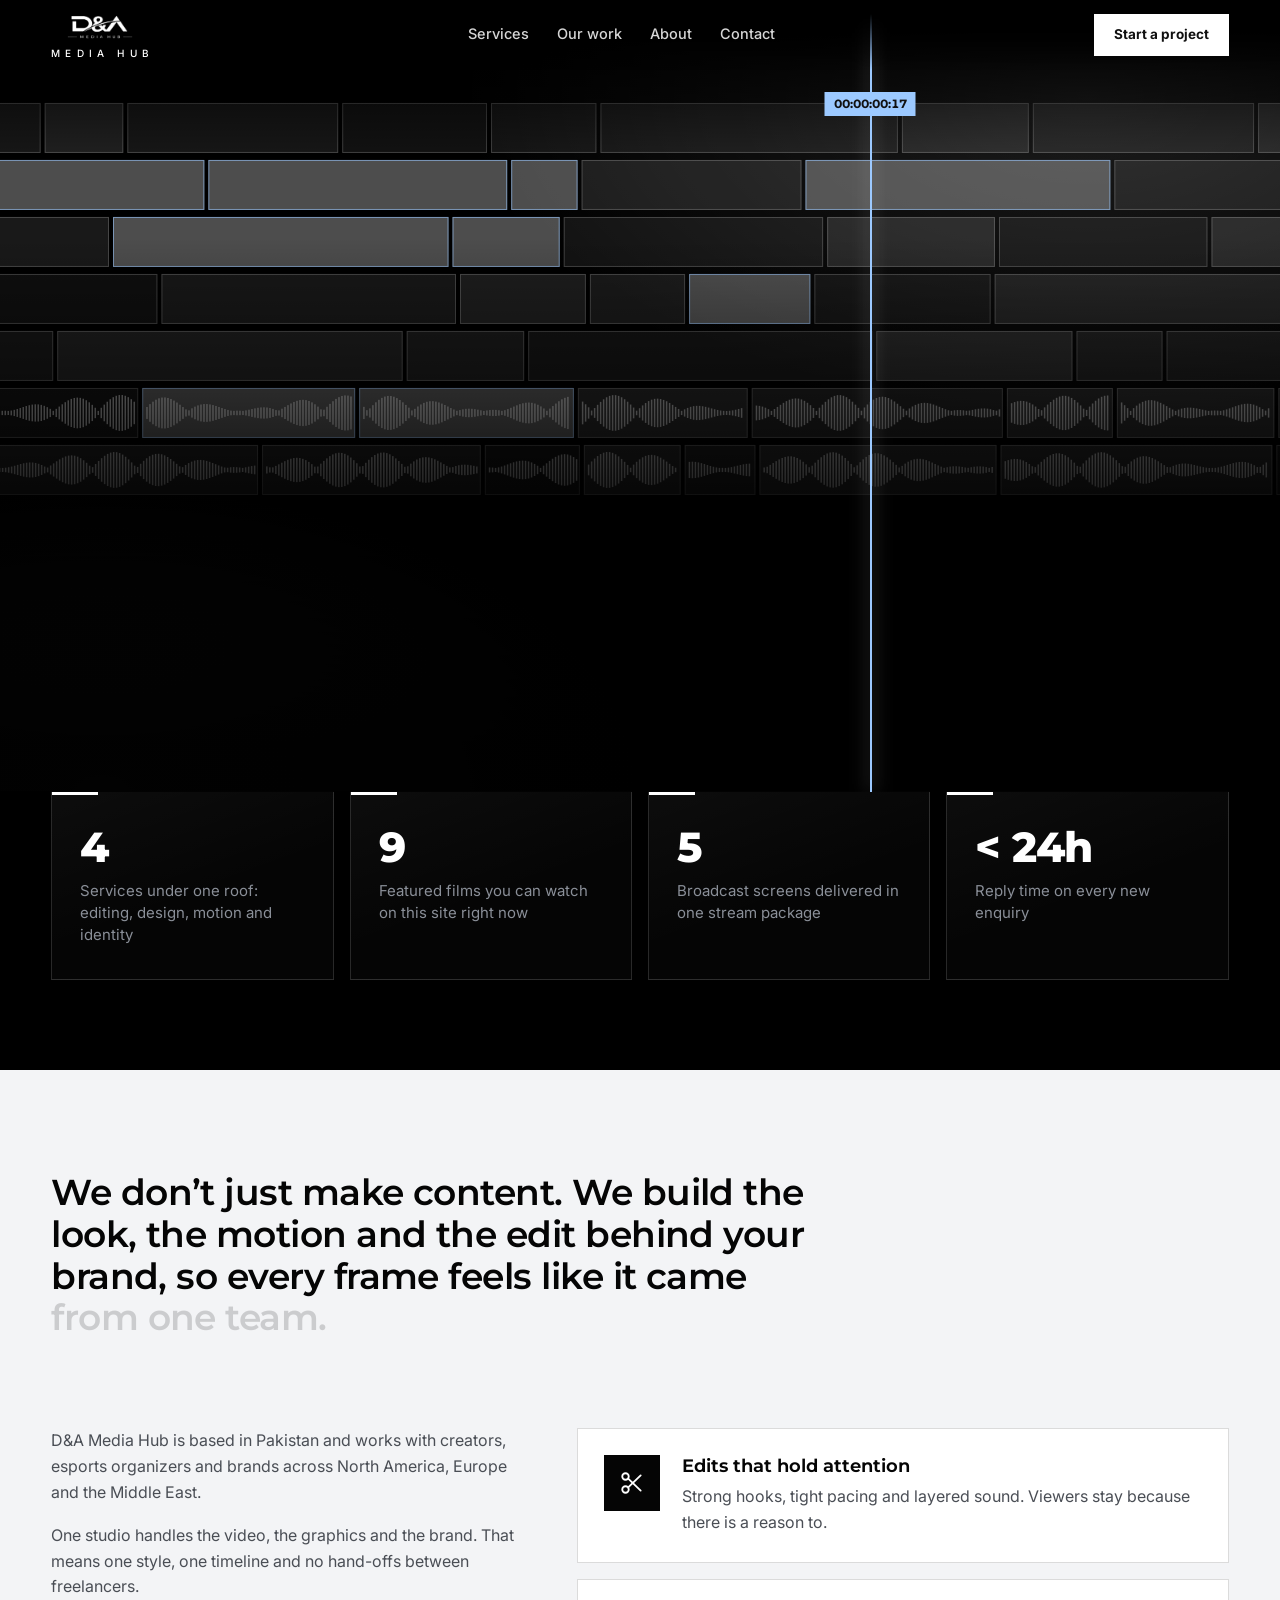
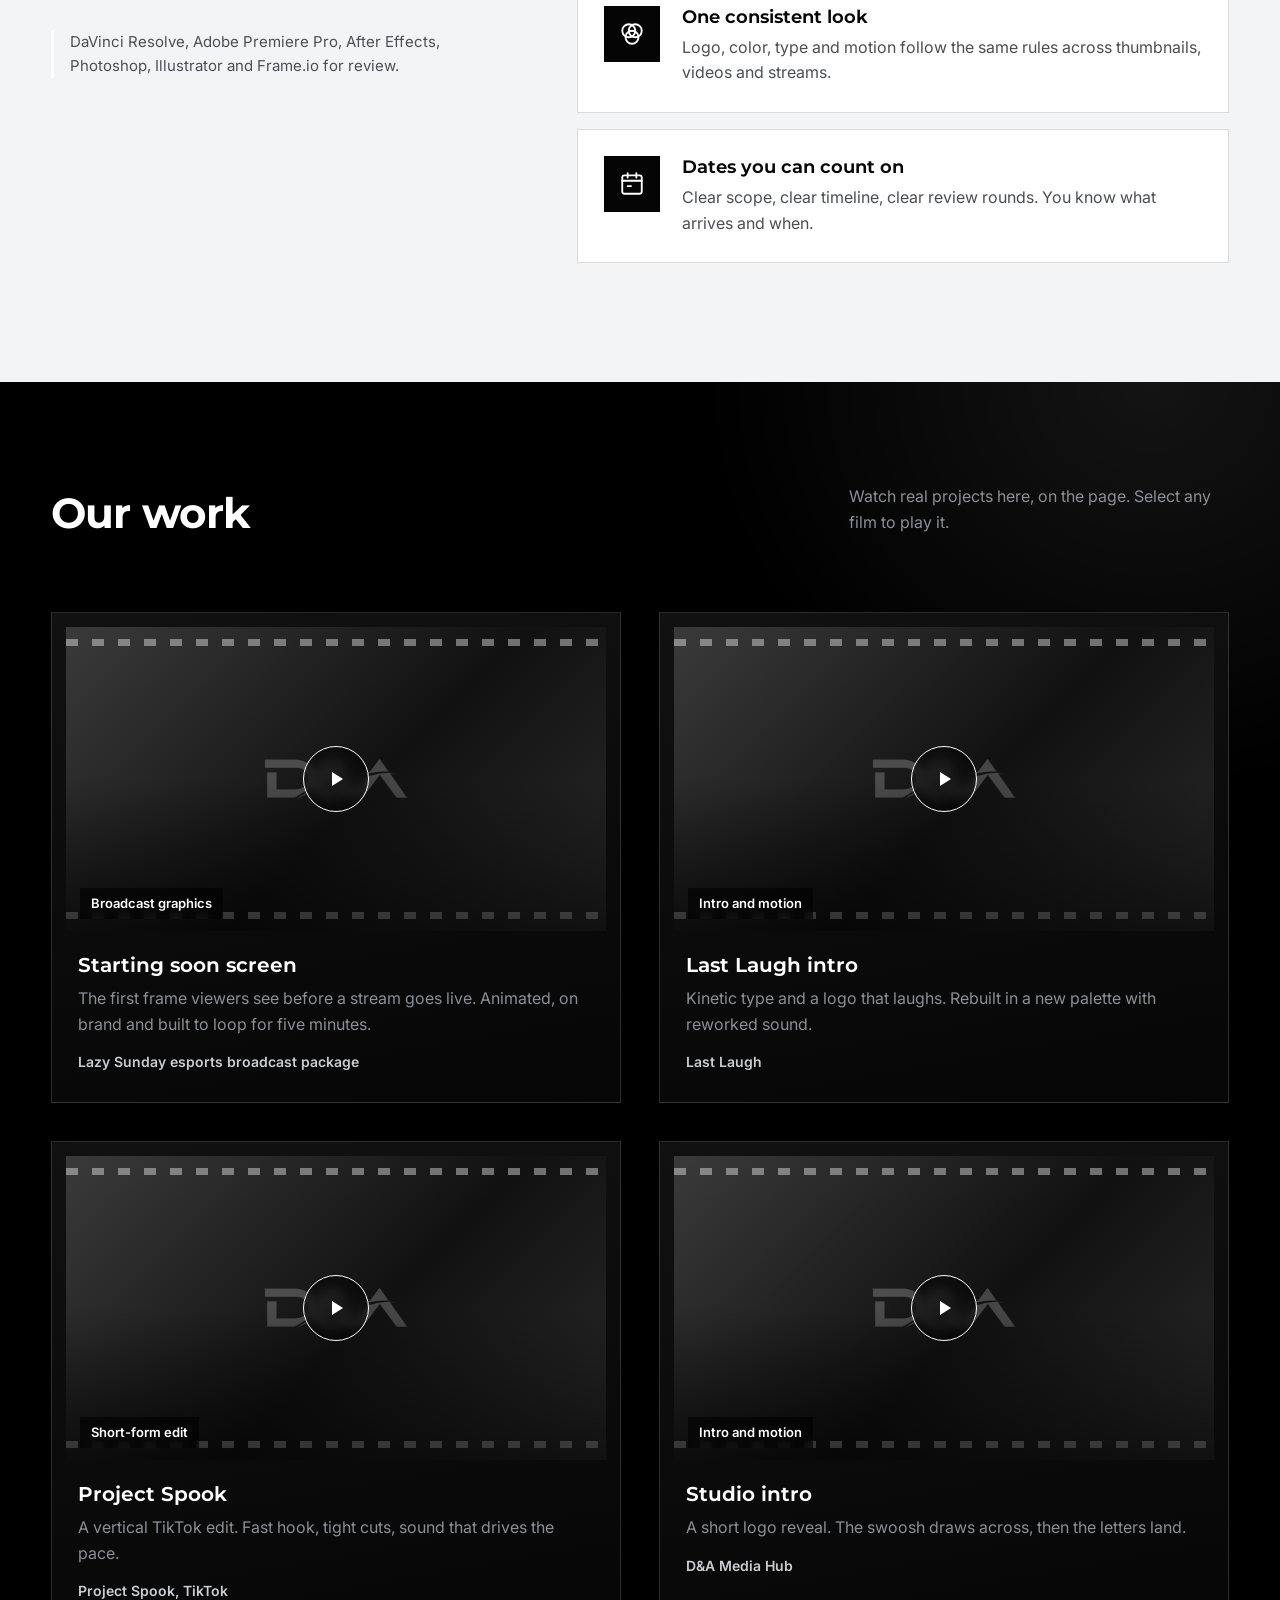
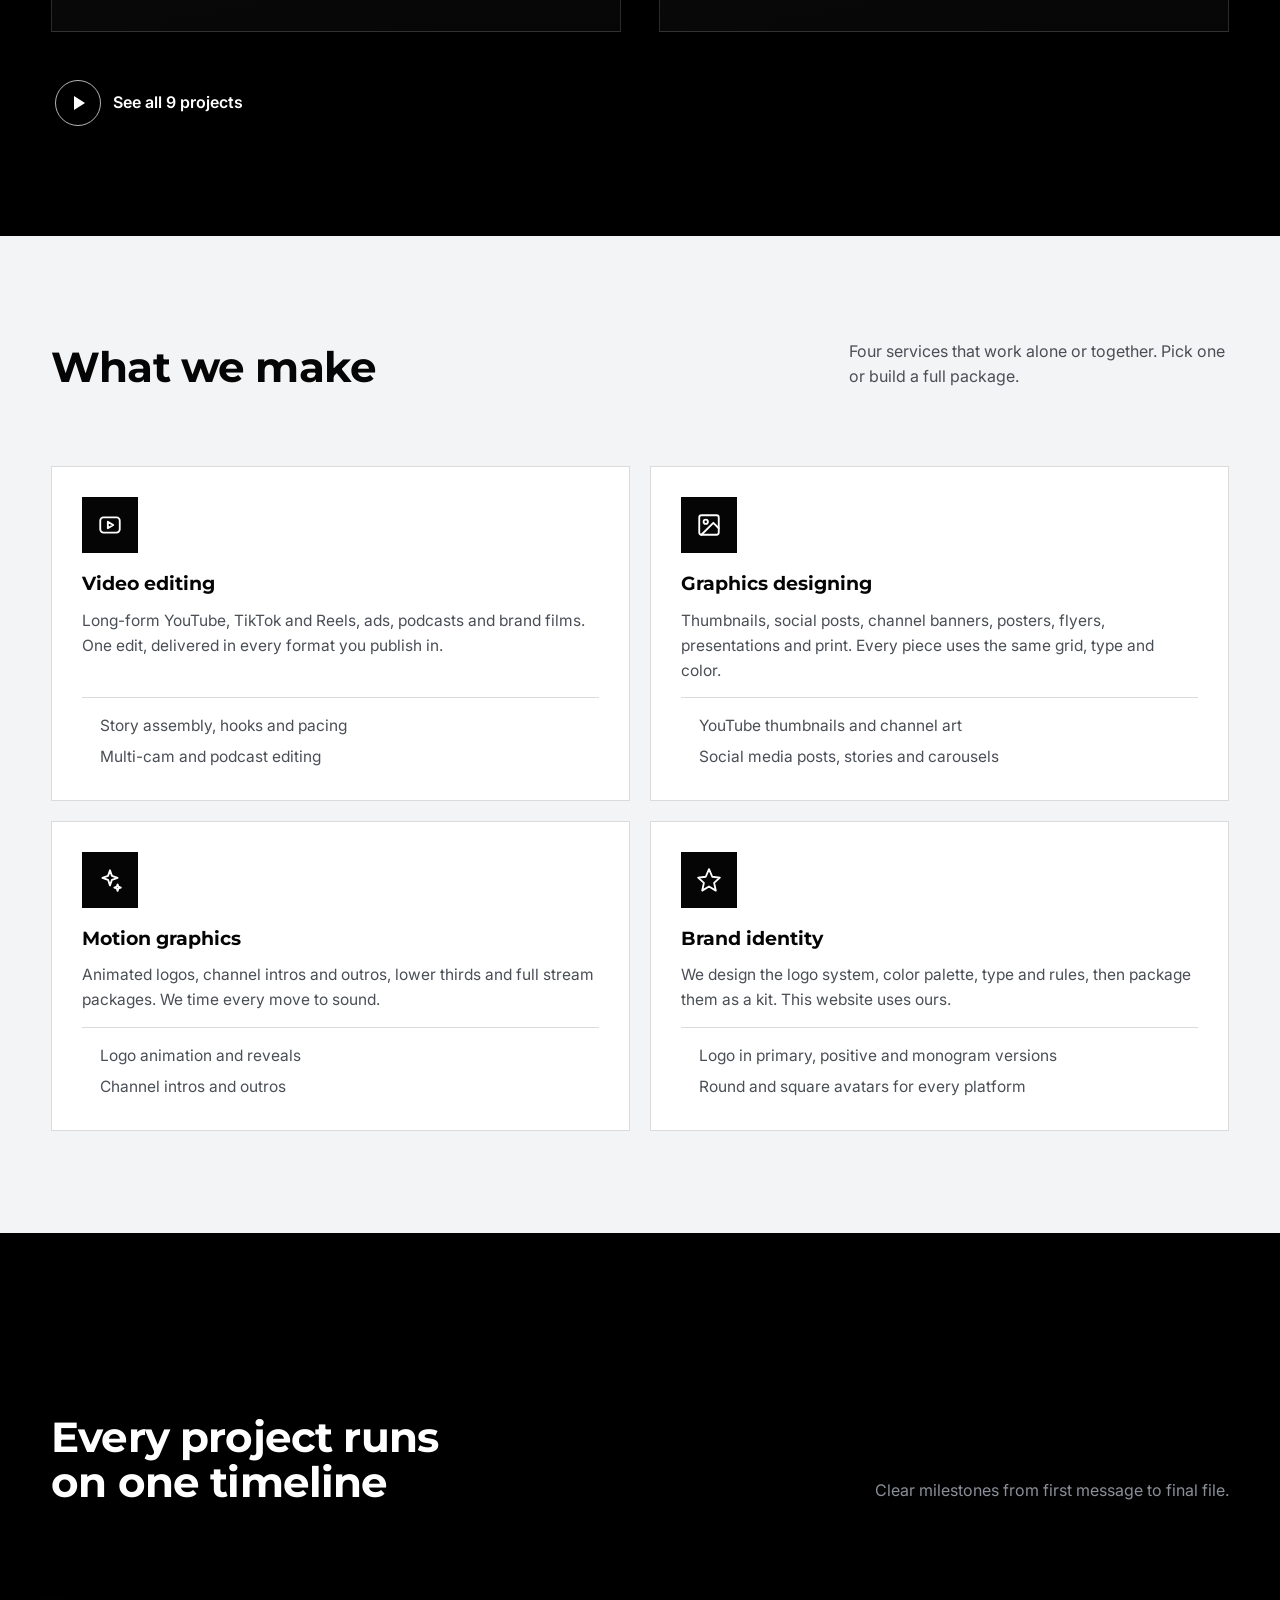
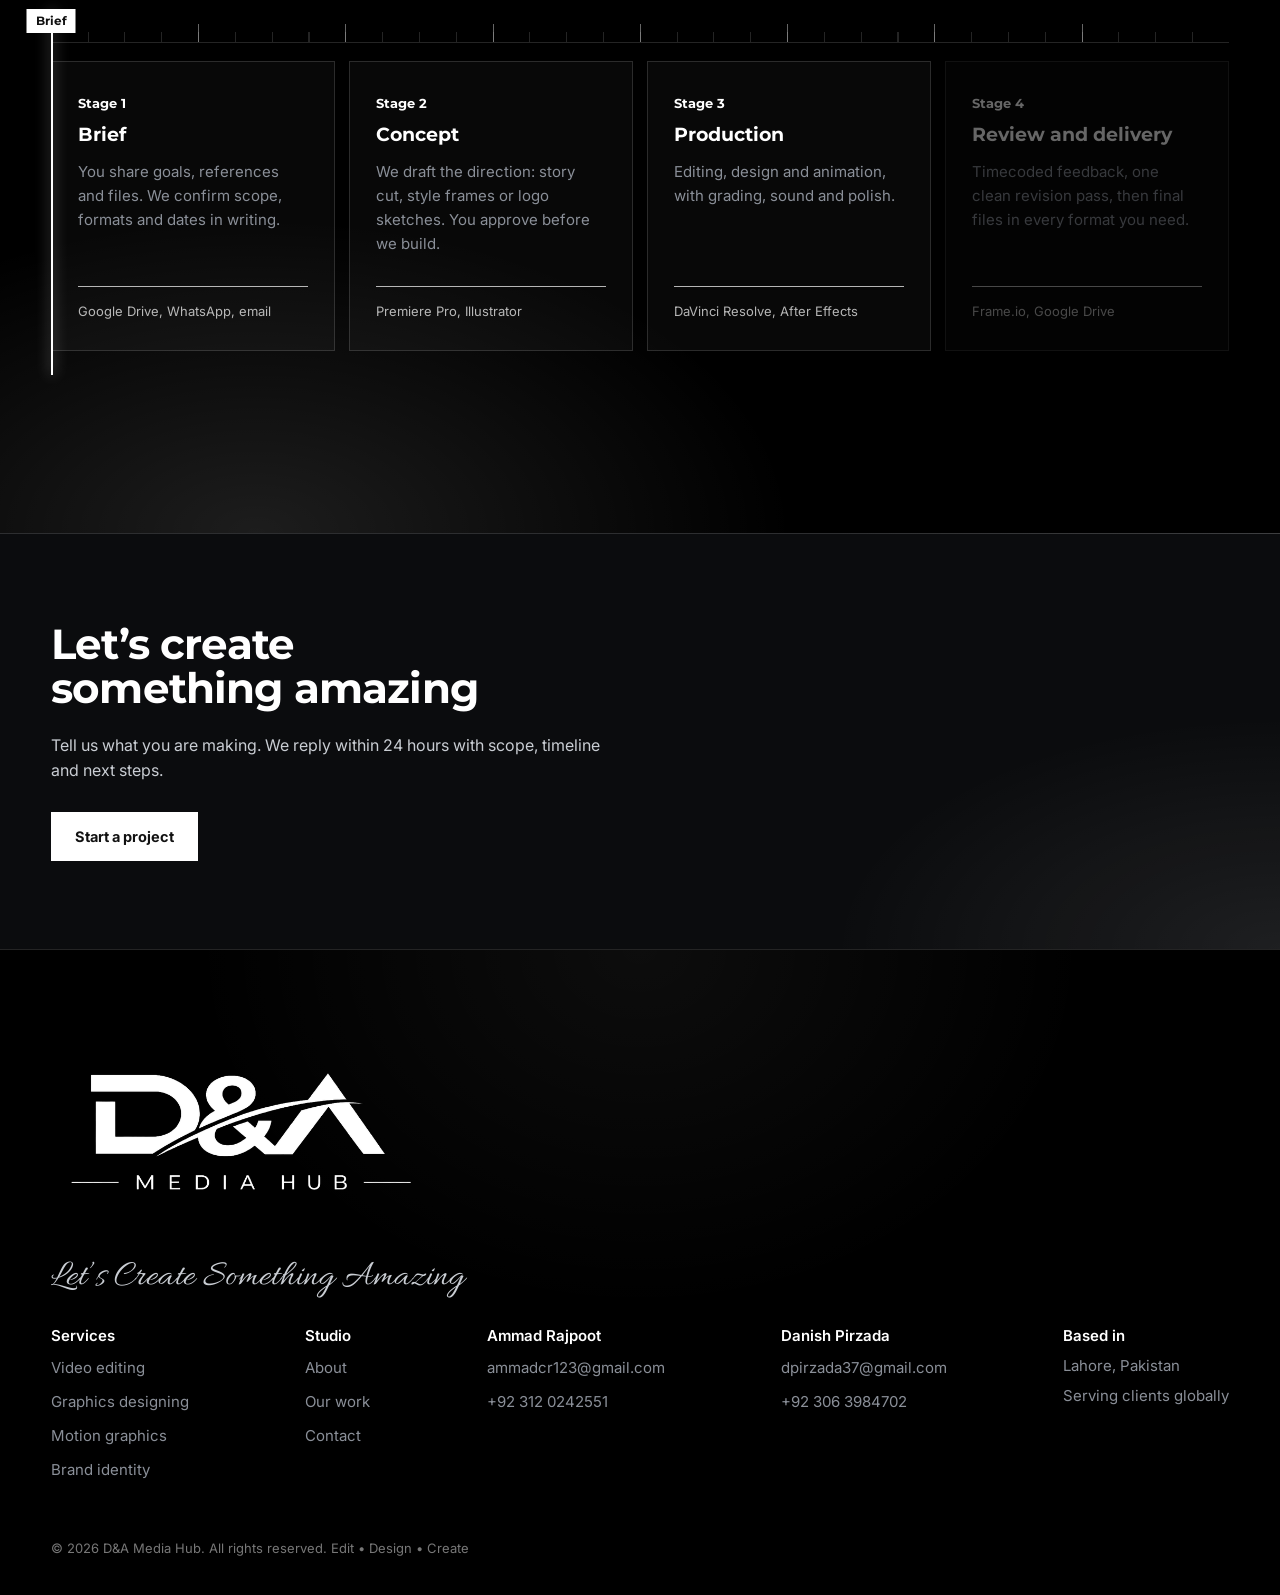
==== commit aa3662af: "Install and configure Vercel Web Analytics ## Vercel Web Analytics Installation  Successfully instal" ====
--- a/index.html
+++ b/index.html
@@ -10,6 +10,10 @@
 <script type="application/ld+json">{"@context": "https://schema.org", "@type": "ProfessionalService", "name": "D&A Media Hub", "url": "https://dnamediahub.com/", "logo": "https://dnamediahub.com/icon-512.png", "image": "https://dnamediahub.com/og-image.jpg", "email": "ammadcr123@gmail.com", "telephone": "+923120242551", "contactPoint": [{"@type": "ContactPoint", "name": "Ammad Rajpoot", "email": "ammadcr123@gmail.com", "telephone": "+923120242551", "contactType": "customer service"}, {"@type": "ContactPoint", "name": "Danish Pirzada", "email": "dpirzada37@gmail.com", "telephone": "+923063984702", "contactType": "customer service"}], "slogan": "Edit • Design • Create", "description": "Video editing, graphics designing, motion graphics and brand identity studio in Lahore, Pakistan.", "address": {"@type": "PostalAddress", "addressLocality": "Lahore", "addressCountry": "PK"}, "areaServed": "Worldwide", "knowsAbout": ["Video editing", "Graphic design", "Motion graphics", "Brand identity"]}</script>
 <script>try{if(!sessionStorage.getItem("da")){sessionStorage.setItem("da","1");document.documentElement.classList.add("intro-on")}}catch(e){}</script>
 <script>(function(w,d,s,l,i){w[l]=w[l]||[];w[l].push({'gtm.start':new Date().getTime(),event:'gtm.js'});var f=d.getElementsByTagName(s)[0],j=d.createElement(s),dl=l!='dataLayer'?'&l='+l:'';j.async=true;j.src='https://www.googletagmanager.com/gtm.js?id='+i+dl;f.parentNode.insertBefore(j,f);})(window,document,'script','dataLayer','GTM-TSPTPM2H');</script>
+<script>
+  window.va = window.va || function () { (window.vaq = window.vaq || []).push(arguments); };
+</script>
+<script defer src="/_vercel/insights/script.js"></script>
 </head><body>
 <noscript><iframe src="https://www.googletagmanager.com/ns.html?id=GTM-TSPTPM2H" height="0" width="0" style="display:none;visibility:hidden"></iframe></noscript><div id="intro" aria-hidden="true"><i class="pn pt"></i><i class="pn pb"></i><div class="ct"><div class="lg"><img src="logo-white.png" alt="" width="560" height="232"></div><div class="wd"><span>Edit</span><span>Design</span><span>Create</span></div></div><div class="lb">D&amp;A Media Hub<br>Loading</div><div class="pc"><b id="pct">0</b><small>%</small></div><div class="rl"></div><div class="ld"><i id="pbar"></i></div></div>
 <a class="skip" href="#main">Skip to content</a>
